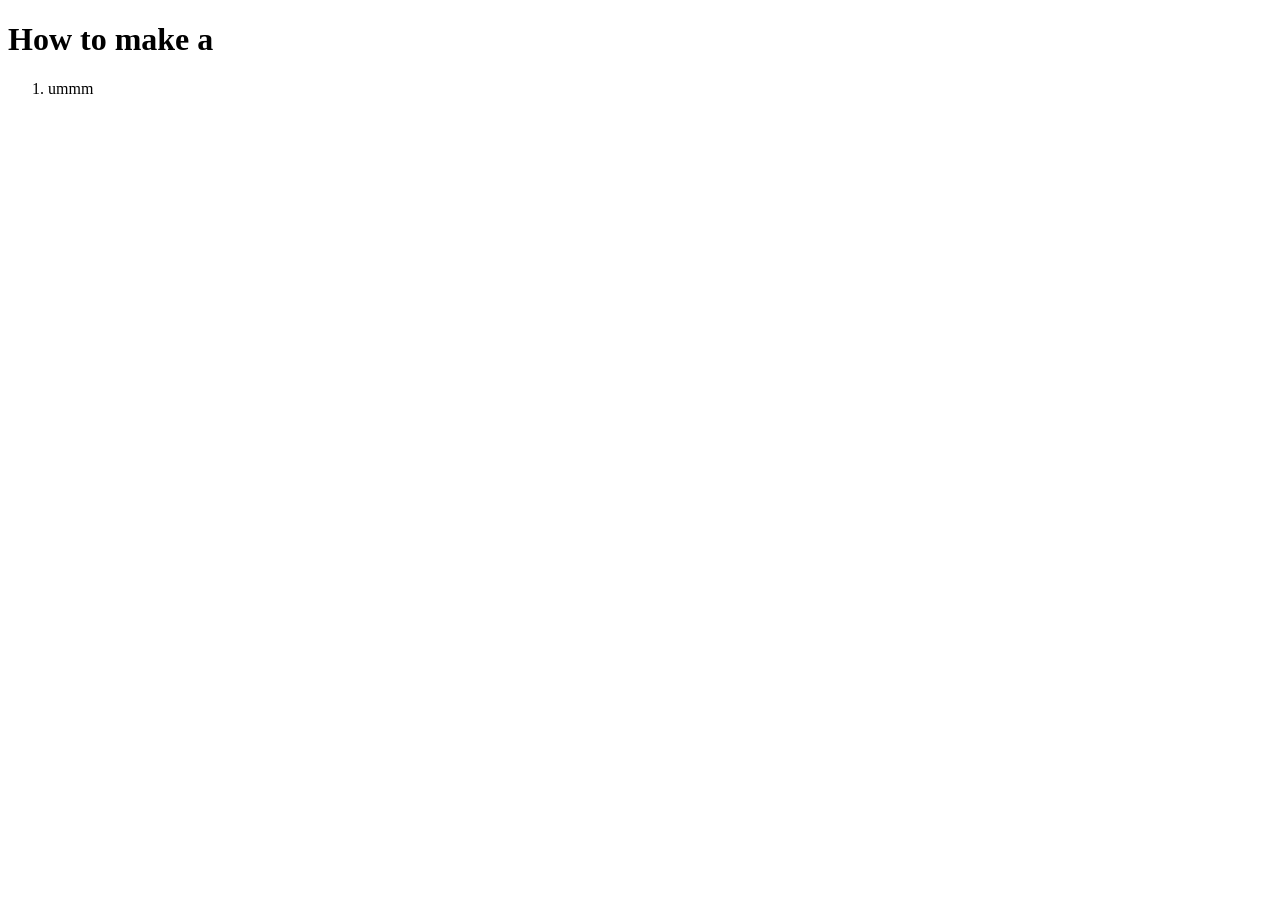
==== index.html @ 7392249d "initial commit created html + css files" ====
<!DOCTYPE html>
<html lang="en">
<head>
    <meta charset="UTF-8">
    <meta name="viewport" content="width=device-width, initial-scale=1.0">
    <title>Recipe</title>
</head>
<body>
    <h1>
        How to make a 
    </h1>
    <ol>
        <li>ummm
        </li>
    </ol>
</body>
</html>
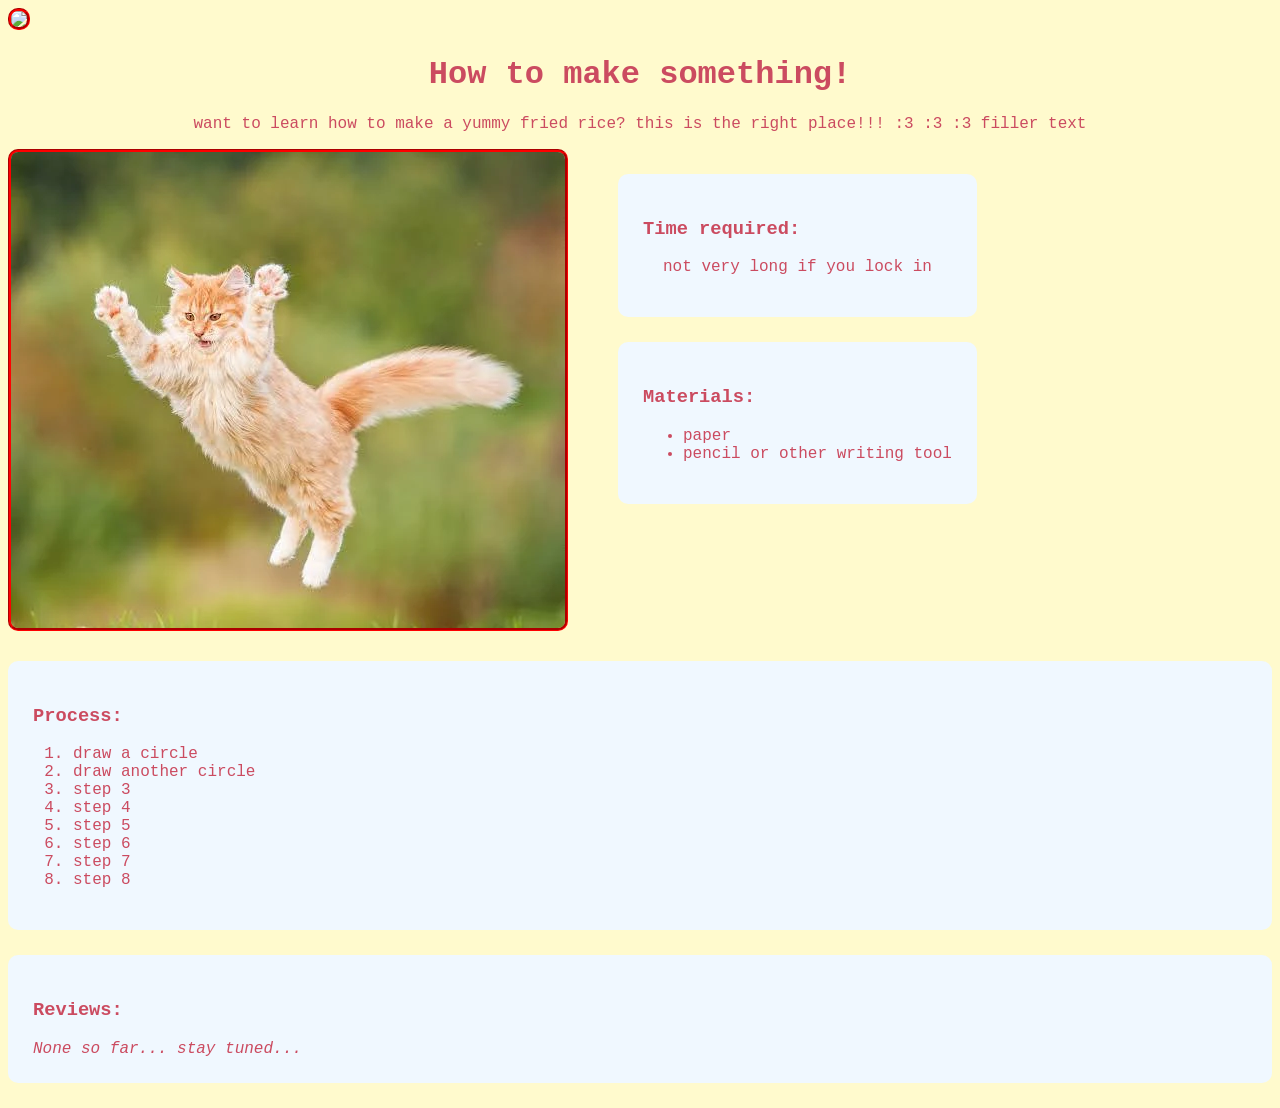
==== commit e2c97514: "adjusted css and created sections" ====
--- a/index.html
+++ b/index.html
@@ -4,14 +4,59 @@
     <meta charset="UTF-8">
     <meta name="viewport" content="width=device-width, initial-scale=1.0">
     <title>Recipe</title>
+    <link rel="stylesheet" href="main.css">
 </head>
 <body>
+
+    <img src="assets/decoration.png">
+
     <h1>
-        How to make a 
+        How to make something!
     </h1>
-    <ol>
-        <li>ummm
-        </li>
-    </ol>
+
+    <p>
+       want to learn how to make a yummy fried rice? this is the right place!!! :3 :3 :3 filler text 
+    </p>
+
+    <div class="container">
+        <div class="img1">
+            <img src="assets/image1.png">
+        </div>
+        <div class="timematerial">
+            <div class="time">
+                <section>
+                    <h3>Time required:</h3>
+                    <p>not very long if you lock in</p>
+                </section>
+            </div>
+            <div class="materials">
+                <section>
+                    <h3>Materials:</h3>
+                    <ul>
+                        <li>paper</li>
+                        <li>pencil or other writing tool</li>
+                    </ul>
+                </section> 
+            </div>
+        </div>
+    </div>
+    
+    <section>
+        <h3>Process:</h3>
+        <ol>
+            <li>draw a circle</li>
+            <li>draw another circle</li>
+            <li>step 3</li>
+            <li>step 4</li>
+            <li>step 5</li>
+            <li>step 6</li>
+            <li>step 7</li>
+            <li>step 8</li>
+        </ol>
+    </section>
+    <section>
+        <h3>Reviews:</h3>
+        <em>None so far... stay tuned...</em>
+    </section>
 </body>
 </html>
--- a/main.css
+++ b/main.css
@@ -0,0 +1,42 @@
+body{
+    background-color: lemonchiffon;
+    font-family: 'Courier New', Courier, monospace;
+    color:rgb(203, 75, 96);
+}
+
+h4{
+    font-family: 'Trebuchet MS', 'Lucida Sans Unicode', 'Lucida Grande', 'Lucida Sans', Arial, sans-serif;
+}
+
+img{
+    border: 3px, red, groove;
+}
+
+p{
+    text-align: center;
+}
+
+h1{
+    text-align: center;
+}
+
+img{
+    border-radius: 10px;
+}
+
+.container{
+    display:flex;
+    column-gap: 50px;
+    /* background-color: rgb(232, 24, 24); */
+}
+
+section{
+    background-color: aliceblue;
+    border-radius: 10px;
+    margin: 25px 0px;
+    padding:25px;
+}
+
+em{
+    text-align: left;
+}
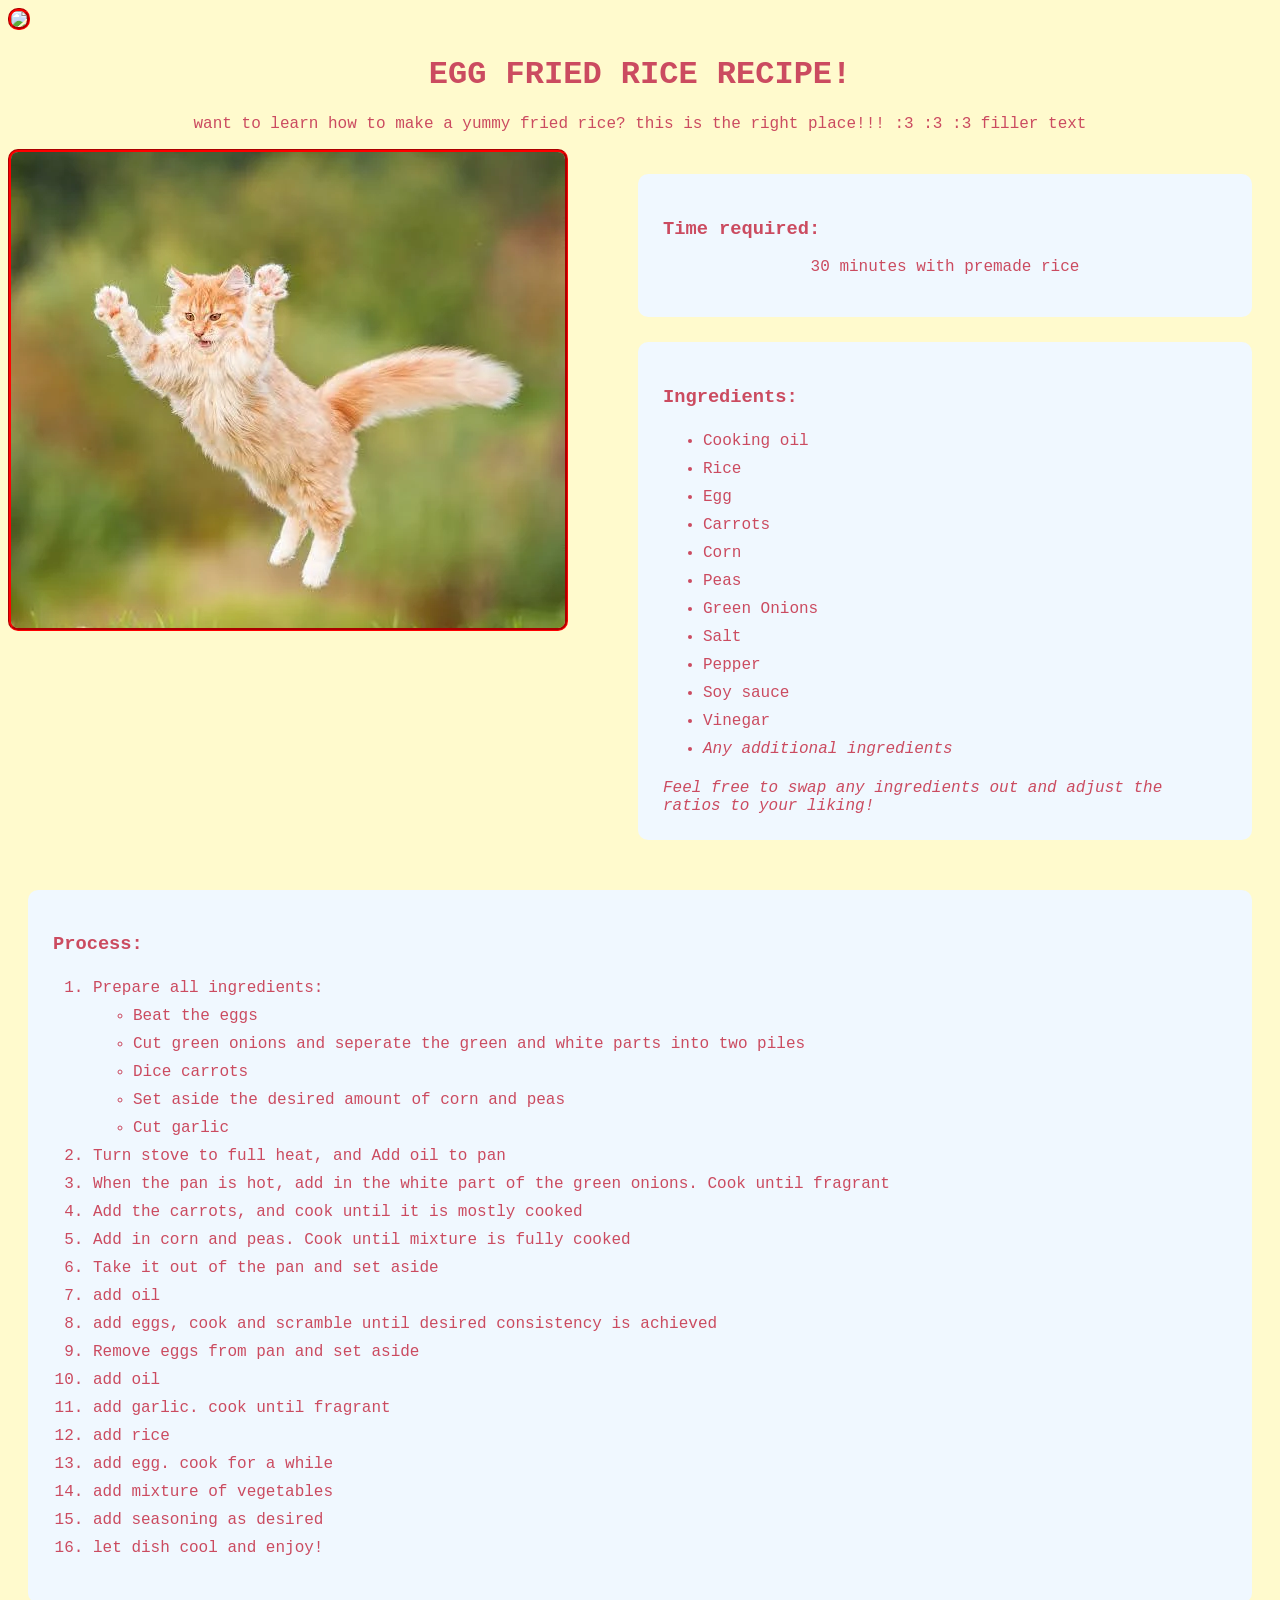
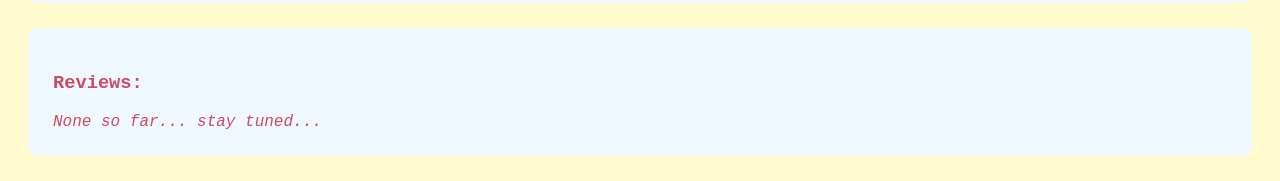
==== commit 9100a1fb: "added recipe and adjusted div" ====
--- a/index.html
+++ b/index.html
@@ -11,7 +11,7 @@
     <img src="assets/decoration.png">
 
     <h1>
-        How to make something!
+        EGG FRIED RICE RECIPE!
     </h1>
 
     <p>
@@ -26,16 +26,27 @@
             <div class="time">
                 <section>
                     <h3>Time required:</h3>
-                    <p>not very long if you lock in</p>
+                    <p>30 minutes with premade rice</p>
                 </section>
             </div>
             <div class="materials">
                 <section>
-                    <h3>Materials:</h3>
+                    <h3>Ingredients:</h3>
                     <ul>
-                        <li>paper</li>
-                        <li>pencil or other writing tool</li>
+                        <li>Cooking oil</li>
+                        <li>Rice</li>
+                        <li>Egg</li>
+                        <li>Carrots</li>
+                        <li>Corn</li>
+                        <li>Peas</li>
+                        <li>Green Onions</li>
+                        <li>Salt</li>
+                        <li>Pepper</li>
+                        <li>Soy sauce</li>
+                        <li>Vinegar</li>
+                        <li><em>Any additional ingredients</em></li>
                     </ul>
+                    <em>Feel free to swap any ingredients out and adjust the ratios to your liking!</em>
                 </section> 
             </div>
         </div>
@@ -44,14 +55,29 @@
     <section>
         <h3>Process:</h3>
         <ol>
-            <li>draw a circle</li>
-            <li>draw another circle</li>
-            <li>step 3</li>
-            <li>step 4</li>
-            <li>step 5</li>
-            <li>step 6</li>
-            <li>step 7</li>
-            <li>step 8</li>
+            <li>Prepare all ingredients:</li>
+            <ul>
+                <li>Beat the eggs</li>
+                <li>Cut green onions and seperate the green and white parts into two piles</li>
+                <li>Dice carrots</li>
+                <li>Set aside the desired amount of corn and peas</li>
+                <li>Cut garlic</li>
+            </ul>
+            <li>Turn stove to full heat, and Add oil to pan</li>
+            <li>When the pan is hot, add in the white part of the green onions. Cook until fragrant</li>
+            <li>Add the carrots, and cook until it is mostly cooked</li>
+            <li>Add in corn and peas. Cook until mixture is fully cooked</li>
+            <li>Take it out of the pan and set aside</li>
+            <li>add oil</li>
+            <li>add eggs, cook and scramble until desired consistency is achieved</li>
+            <li>Remove eggs from pan and set aside</li>
+            <li>add oil</li>
+            <li>add garlic. cook until fragrant</li>
+            <li>add rice</li>
+            <li>add egg. cook for a while</li>
+            <li>add mixture of vegetables</li>
+            <li>add seasoning as desired</li>
+            <li>let dish cool and enjoy!</li>
         </ol>
     </section>
     <section>
--- a/main.css
+++ b/main.css
@@ -2,6 +2,7 @@
     background-color: lemonchiffon;
     font-family: 'Courier New', Courier, monospace;
     color:rgb(203, 75, 96);
+
 }
 
 h4{
@@ -14,6 +15,10 @@
 
 p{
     text-align: center;
+}
+
+li{
+    line-height: 175%;
 }
 
 h1{
@@ -33,7 +38,7 @@
 section{
     background-color: aliceblue;
     border-radius: 10px;
-    margin: 25px 0px;
+    margin: 25px 20px;
     padding:25px;
 }
 
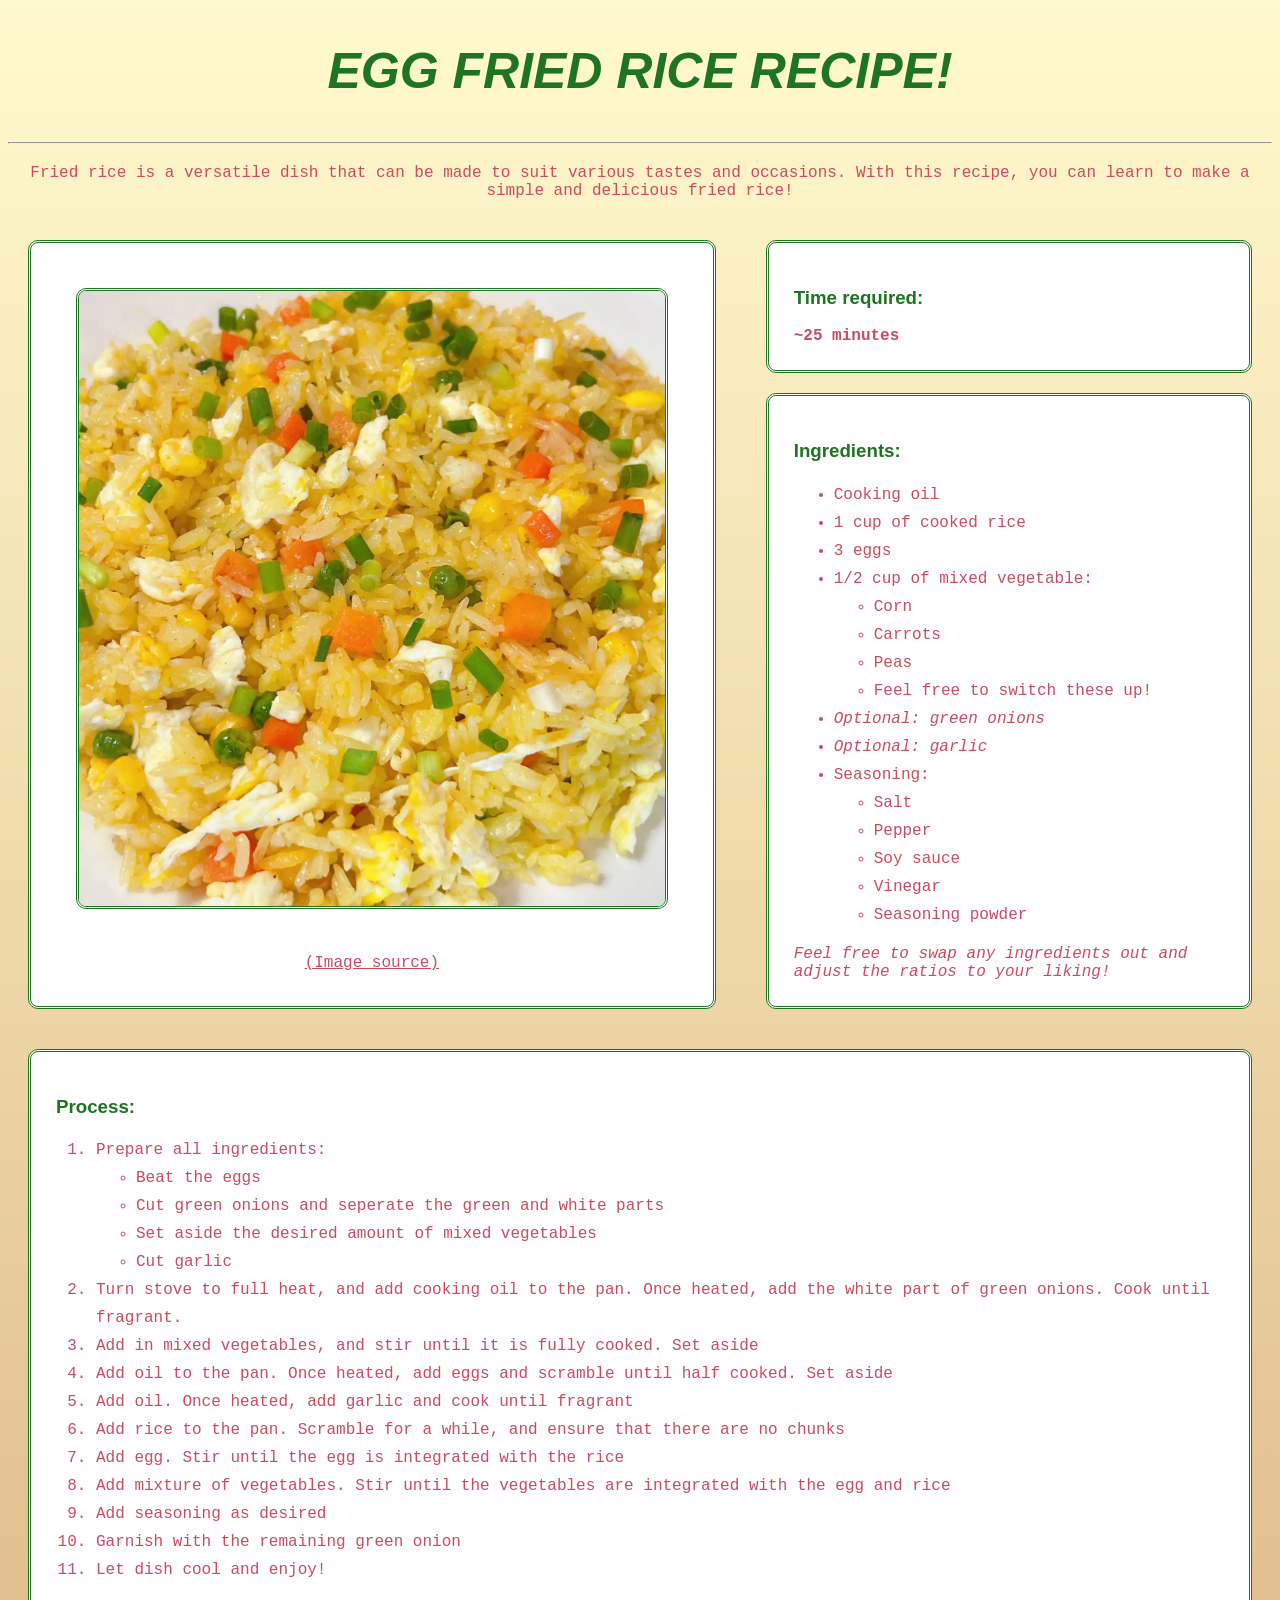
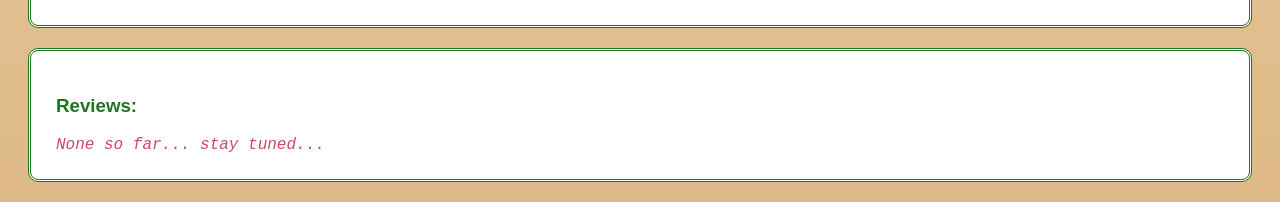
==== commit 4dbfcba5: "edited recipe instructions and finished css" ====
--- a/index.html
+++ b/index.html
@@ -7,26 +7,27 @@
     <link rel="stylesheet" href="main.css">
 </head>
 <body>
-
-    <img src="assets/decoration.png">
-
     <h1>
         EGG FRIED RICE RECIPE!
     </h1>
-
+    <hr>
     <p>
-       want to learn how to make a yummy fried rice? this is the right place!!! :3 :3 :3 filler text 
+       Fried rice is a versatile dish that can be made to suit various tastes and occasions. 
+       With this recipe, you can learn to make a simple and delicious fried rice!
     </p>
 
     <div class="container">
+        <section>
         <div class="img1">
-            <img src="assets/image1.png">
+            <img src="assets/friedrice.png">
+            <p><a href="https://msshiandmrhe.com/egg-fried-rice/">(Image source)</a></p>
         </div>
+        </section>
         <div class="timematerial">
             <div class="time">
                 <section>
                     <h3>Time required:</h3>
-                    <p>30 minutes with premade rice</p>
+                    <strong>~25 minutes</strong>
                 </section>
             </div>
             <div class="materials">
@@ -34,50 +35,51 @@
                     <h3>Ingredients:</h3>
                     <ul>
                         <li>Cooking oil</li>
-                        <li>Rice</li>
-                        <li>Egg</li>
-                        <li>Carrots</li>
-                        <li>Corn</li>
-                        <li>Peas</li>
-                        <li>Green Onions</li>
-                        <li>Salt</li>
-                        <li>Pepper</li>
-                        <li>Soy sauce</li>
-                        <li>Vinegar</li>
-                        <li><em>Any additional ingredients</em></li>
+                        <li>1 cup of cooked rice</li>
+                        <li>3 eggs</li>
+                        <li>1/2 cup of mixed vegetable:</li>
+                        <ul>
+                            <li>Corn</li>
+                            <li>Carrots</li>
+                            <li>Peas</li>
+                            <li>Feel free to switch these up!</li>
+                        </ul>
+                        <li><em>Optional: green onions</em></li>
+                        <li><em>Optional: garlic</em></li>
+                        <li>Seasoning:</li>
+                        <ul>
+                            <li>Salt</li>
+                            <li>Pepper</li>
+                            <li>Soy sauce</li>
+                            <li>Vinegar</li>
+                            <li>Seasoning powder</li>
+                        </ul>
                     </ul>
                     <em>Feel free to swap any ingredients out and adjust the ratios to your liking!</em>
                 </section> 
             </div>
         </div>
     </div>
-    
     <section>
         <h3>Process:</h3>
         <ol>
             <li>Prepare all ingredients:</li>
             <ul>
                 <li>Beat the eggs</li>
-                <li>Cut green onions and seperate the green and white parts into two piles</li>
-                <li>Dice carrots</li>
-                <li>Set aside the desired amount of corn and peas</li>
+                <li>Cut green onions and seperate the green and white parts</li>
+                <li>Set aside the desired amount of mixed vegetables</li>
                 <li>Cut garlic</li>
             </ul>
-            <li>Turn stove to full heat, and Add oil to pan</li>
-            <li>When the pan is hot, add in the white part of the green onions. Cook until fragrant</li>
-            <li>Add the carrots, and cook until it is mostly cooked</li>
-            <li>Add in corn and peas. Cook until mixture is fully cooked</li>
-            <li>Take it out of the pan and set aside</li>
-            <li>add oil</li>
-            <li>add eggs, cook and scramble until desired consistency is achieved</li>
-            <li>Remove eggs from pan and set aside</li>
-            <li>add oil</li>
-            <li>add garlic. cook until fragrant</li>
-            <li>add rice</li>
-            <li>add egg. cook for a while</li>
-            <li>add mixture of vegetables</li>
-            <li>add seasoning as desired</li>
-            <li>let dish cool and enjoy!</li>
+            <li>Turn stove to full heat, and add cooking oil to the pan. Once heated, add the white part of green onions. Cook until fragrant.</li>
+            <li>Add in mixed vegetables, and stir until it is fully cooked. Set aside</li>
+            <li>Add oil to the pan. Once heated, add eggs and scramble until half cooked. Set aside</li>
+            <li>Add oil. Once heated, add garlic and cook until fragrant</li>
+            <li>Add rice to the pan. Scramble for a while, and ensure that there are no chunks</li>
+            <li>Add egg. Stir until the egg is integrated with the rice</li>
+            <li>Add mixture of vegetables. Stir until the vegetables are integrated with the egg and rice</li>
+            <li>Add seasoning as desired</li>
+            <li>Garnish with the remaining green onion</li>
+            <li>Let dish cool and enjoy!</li>
         </ol>
     </section>
     <section>
--- a/main.css
+++ b/main.css
@@ -1,47 +1,74 @@
 body{
-    background-color: lemonchiffon;
+    background: linear-gradient( lemonchiffon,burlywood);
+
     font-family: 'Courier New', Courier, monospace;
     color:rgb(203, 75, 96);
 
 }
 
-h4{
+h3{
+    color: rgb(30, 116, 32);
     font-family: 'Trebuchet MS', 'Lucida Sans Unicode', 'Lucida Grande', 'Lucida Sans', Arial, sans-serif;
 }
 
-img{
-    border: 3px, red, groove;
-}
+
 
 p{
     text-align: center;
+    margin: 20px 20px;
+
 }
 
+hr{
+    color:crimson;
+}
 li{
     line-height: 175%;
 }
 
 h1{
+    color: rgb(30, 116, 32);
     text-align: center;
+    line-height: 150%;
+    font-size: 50px;
+    letter-spacing: -2.5%;
+    font-style:oblique;
+    font-family:'Trebuchet MS', 'Lucida Sans Unicode', 'Lucida Grande', 'Lucida Sans', Arial, sans-serif;
 }
 
 img{
     border-radius: 10px;
+    height: 615px;
+    width: auto;
+    margin: 20px 20px;
+    border: 3px, rgb(30, 116, 32), double;
+
 }
 
 .container{
     display:flex;
-    column-gap: 50px;
+    column-gap:10px;
     /* background-color: rgb(232, 24, 24); */
 }
 
 section{
-    background-color: aliceblue;
+    background-color:white;
     border-radius: 10px;
-    margin: 25px 20px;
+    margin: 20px 20px;
     padding:25px;
+    border: 3px, rgb(30, 116, 32), double;
+
+}
+
+
+.img1{
+    height: 200px;
 }
 
 em{
     text-align: left;
+}
+
+a{
+    color:rgb(203, 75, 96)
 }
